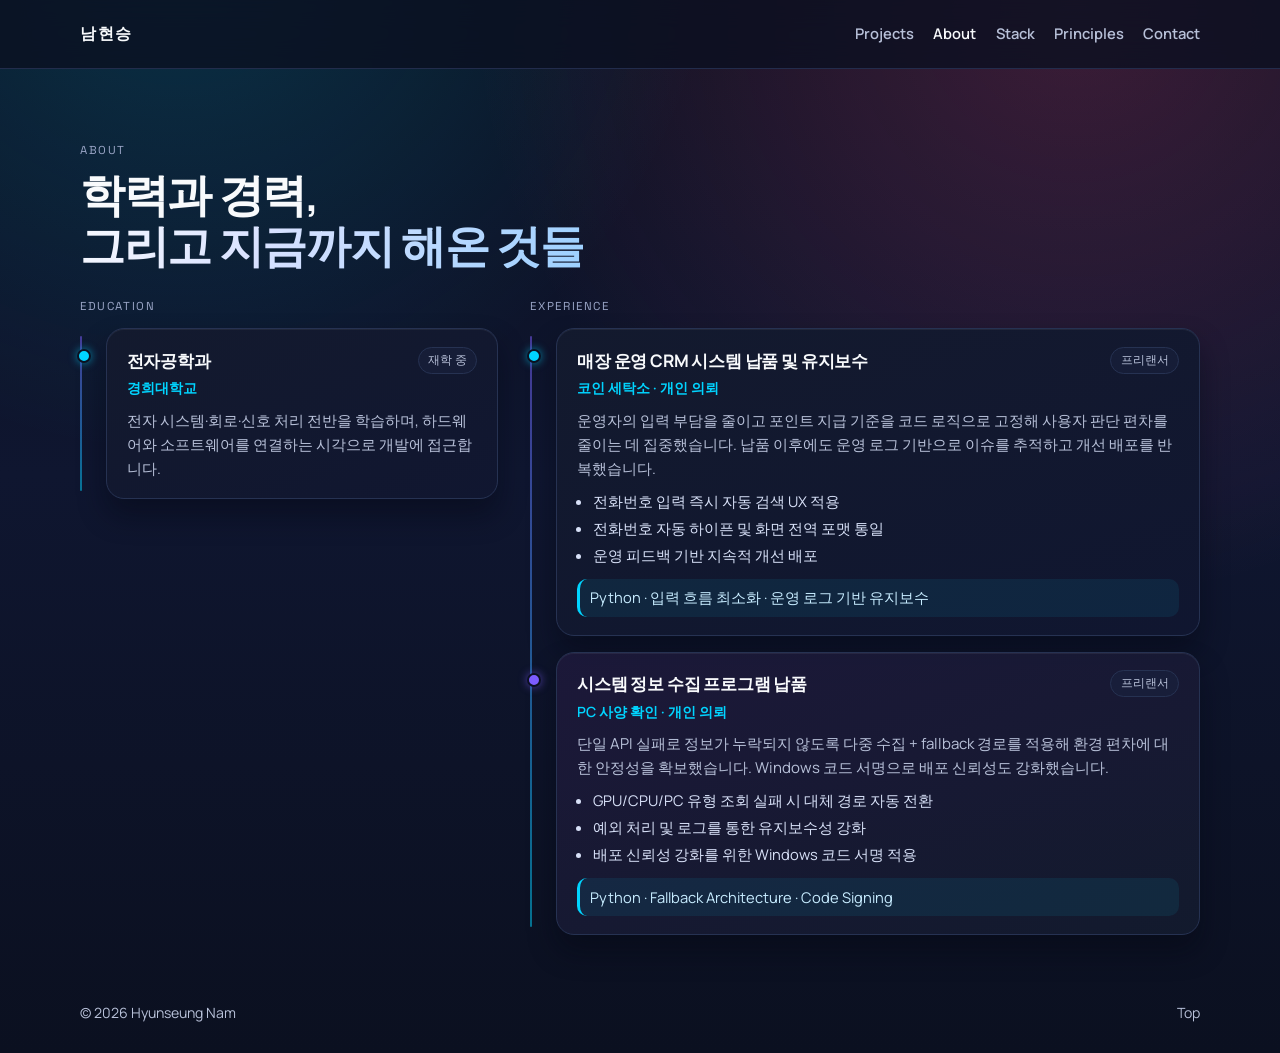
==== about.html @ c906738a "Add About and Stack pages, update navigation - Add about.html: education (경희대 전자공학과) and freelance e" ====
<!doctype html>
<html lang="ko">
  <head>
    <meta charset="UTF-8" />
    <meta name="viewport" content="width=device-width, initial-scale=1.0" />
    <title>About | Hyunseung Nam</title>
    <meta
      name="description"
      content="남현승의 학력과 프리랜서 개발 경력 소개 — 경희대학교 전자공학과, 실사용 납품 프로젝트"
    />
    <link rel="preconnect" href="https://fonts.googleapis.com" />
    <link rel="preconnect" href="https://fonts.gstatic.com" crossorigin />
    <link
      href="https://fonts.googleapis.com/css2?family=Manrope:wght@400;500;700;800&family=Space+Grotesk:wght@500;700&display=swap"
      rel="stylesheet"
    />
    <link rel="stylesheet" href="styles.css" />
    <style>
      /* === About Page === */
      .about-hero {
        padding: 4.5rem 0 0.5rem;
      }

      .timeline {
        position: relative;
        display: flex;
        flex-direction: column;
        gap: 1rem;
        padding-left: 1.6rem;
      }

      .timeline::before {
        content: "";
        position: absolute;
        left: 0;
        top: 0.5rem;
        bottom: 0.5rem;
        width: 2px;
        background: linear-gradient(180deg, var(--accent-secondary) 0%, var(--accent-tertiary) 100%);
        border-radius: 2px;
        opacity: 0.5;
      }

      .timeline-item {
        position: relative;
        border: 1px solid var(--border-soft);
        border-radius: 18px;
        padding: 1.1rem 1.25rem;
        background: linear-gradient(160deg, rgba(19, 26, 46, 0.96) 0%, rgba(16, 22, 48, 0.96) 100%);
        box-shadow: 0 16px 28px rgba(4, 7, 18, 0.44), inset 0 1px 0 rgba(248, 250, 252, 0.06);
        transition: transform 0.18s ease, border-color 0.18s ease;
      }

      .timeline-item::before {
        content: "";
        position: absolute;
        left: -1.86rem;
        top: 1.25rem;
        width: 10px;
        height: 10px;
        border-radius: 50%;
        background: var(--accent-tertiary);
        box-shadow: 0 0 8px rgba(0, 212, 255, 0.6);
        border: 2px solid var(--bg-canvas);
      }

      .timeline-item:hover {
        transform: translateX(4px);
        border-color: #405382;
      }

      .timeline-item.accent {
        background: linear-gradient(160deg, rgba(28, 24, 57, 0.96) 0%, rgba(19, 26, 46, 0.96) 100%);
      }

      .timeline-item.accent::before {
        background: var(--accent-secondary);
        box-shadow: 0 0 8px rgba(124, 92, 255, 0.6);
      }

      .timeline-header {
        display: flex;
        align-items: flex-start;
        justify-content: space-between;
        gap: 1rem;
        flex-wrap: wrap;
      }

      .timeline-title {
        font-size: 1.08rem;
        font-weight: 700;
        letter-spacing: -0.01em;
        margin: 0;
      }

      .timeline-period {
        font-family: "Space Grotesk", sans-serif;
        font-size: 0.76rem;
        color: var(--text-secondary);
        white-space: nowrap;
        padding: 0.18rem 0.58rem;
        border: 1px solid var(--border-soft);
        border-radius: 999px;
        background: rgba(26, 35, 64, 0.52);
      }

      .timeline-org {
        font-size: 0.88rem;
        color: var(--accent-tertiary);
        font-weight: 600;
        margin-top: 0.18rem;
      }

      .timeline-desc {
        margin-top: 0.56rem;
        color: var(--text-secondary);
        font-size: 0.94rem;
      }

      .timeline-points {
        margin-top: 0.56rem;
        padding-left: 1rem;
        color: #d8e1f8;
        font-size: 0.92rem;
      }

      .timeline-points li + li {
        margin-top: 0.22rem;
      }

      .about-grid {
        display: grid;
        grid-template-columns: 1fr 1.6fr;
        gap: 2rem;
        align-items: start;
      }

      .about-section-label {
        font-family: "Space Grotesk", sans-serif;
        font-size: 0.72rem;
        letter-spacing: 0.14em;
        color: #9ba6c7;
        margin-bottom: 0.8rem;
      }

      @media (max-width: 900px) {
        .about-grid {
          grid-template-columns: 1fr;
        }
      }
    </style>
  </head>
  <body>
    <div class="bg-orb orb-a" aria-hidden="true"></div>
    <div class="bg-orb orb-b" aria-hidden="true"></div>
    <div class="bg-tech" aria-hidden="true">
      <div class="tech-layer tech-grid"></div>
      <div class="tech-layer tech-beam"></div>
      <div class="tech-layer tech-dots"></div>
    </div>

    <header class="topbar" id="top">
      <div class="container topbar-inner">
        <a class="brand" href="index.html">남현승</a>
        <nav aria-label="주요 섹션">
          <ul class="nav-list">
            <li><a href="projects.html">Projects</a></li>
            <li><a href="about.html" style="color: var(--text-primary);">About</a></li>
            <li><a href="stack.html">Stack</a></li>
            <li><a href="index.html#principles">Principles</a></li>
            <li><a href="index.html#contact">Contact</a></li>
          </ul>
        </nav>
      </div>
    </header>

    <main>
      <section class="about-hero">
        <div class="container">
          <div class="hero-copy reveal">
            <p class="kicker">ABOUT</p>
            <h1 style="font-size: clamp(1.8rem, 4.5vw, 2.8rem);">
              학력과 경력,<br>
              <span>그리고 지금까지 해온 것들</span>
            </h1>
          </div>
        </div>
      </section>

      <section class="section" style="padding-top: 1.2rem;">
        <div class="container">
          <div class="about-grid">

            <!-- 학력 -->
            <div>
              <p class="about-section-label kicker">EDUCATION</p>
              <div class="timeline">
                <article class="timeline-item reveal">
                  <div class="timeline-header">
                    <h3 class="timeline-title">전자공학과</h3>
                    <span class="timeline-period">재학 중</span>
                  </div>
                  <p class="timeline-org">경희대학교</p>
                  <p class="timeline-desc">
                    전자 시스템·회로·신호 처리 전반을 학습하며, 하드웨어와 소프트웨어를 연결하는 시각으로 개발에 접근합니다.
                  </p>
                </article>
              </div>
            </div>

            <!-- 경력 -->
            <div>
              <p class="about-section-label kicker">EXPERIENCE</p>
              <div class="timeline">

                <article class="timeline-item reveal">
                  <div class="timeline-header">
                    <h3 class="timeline-title">매장 운영 CRM 시스템 납품 및 유지보수</h3>
                    <span class="timeline-period">프리랜서</span>
                  </div>
                  <p class="timeline-org">코인 세탁소 · 개인 의뢰</p>
                  <p class="timeline-desc">
                    운영자의 입력 부담을 줄이고 포인트 지급 기준을 코드 로직으로 고정해 사용자 판단 편차를 줄이는 데 집중했습니다.
                    납품 이후에도 운영 로그 기반으로 이슈를 추적하고 개선 배포를 반복했습니다.
                  </p>
                  <ul class="timeline-points">
                    <li>전화번호 입력 즉시 자동 검색 UX 적용</li>
                    <li>전화번호 자동 하이픈 및 화면 전역 포맷 통일</li>
                    <li>운영 피드백 기반 지속적 개선 배포</li>
                  </ul>
                  <p class="stack-note" style="margin-top: 0.72rem;">Python · 입력 흐름 최소화 · 운영 로그 기반 유지보수</p>
                </article>

                <article class="timeline-item accent reveal">
                  <div class="timeline-header">
                    <h3 class="timeline-title">시스템 정보 수집 프로그램 납품</h3>
                    <span class="timeline-period">프리랜서</span>
                  </div>
                  <p class="timeline-org">PC 사양 확인 · 개인 의뢰</p>
                  <p class="timeline-desc">
                    단일 API 실패로 정보가 누락되지 않도록 다중 수집 + fallback 경로를 적용해
                    환경 편차에 대한 안정성을 확보했습니다. Windows 코드 서명으로 배포 신뢰성도 강화했습니다.
                  </p>
                  <ul class="timeline-points">
                    <li>GPU/CPU/PC 유형 조회 실패 시 대체 경로 자동 전환</li>
                    <li>예외 처리 및 로그를 통한 유지보수성 강화</li>
                    <li>배포 신뢰성 강화를 위한 Windows 코드 서명 적용</li>
                  </ul>
                  <p class="stack-note" style="margin-top: 0.72rem;">Python · Fallback Architecture · Code Signing</p>
                </article>

              </div>
            </div>

          </div>
        </div>
      </section>
    </main>

    <footer class="footer">
      <div class="container footer-inner">
        <p>© 2026 Hyunseung Nam</p>
        <a href="#top">Top</a>
      </div>
    </footer>

    <script>
      (() => {
        // Page transition
        const overlay = document.createElement("div");
        overlay.className = "page-overlay";
        document.body.appendChild(overlay);
        requestAnimationFrame(() => requestAnimationFrame(() => { overlay.style.opacity = "0"; }));

        document.querySelectorAll("a[href]").forEach((link) => {
          const href = link.getAttribute("href");
          if (!href || href.startsWith("#") || href.startsWith("mailto") || href.startsWith("http")) return;
          link.addEventListener("click", (e) => {
            e.preventDefault();
            overlay.style.transition = "opacity 0.3s ease";
            overlay.style.opacity = "1";
            setTimeout(() => { window.location.href = href; }, 300);
          });
        });

        const reduceMotion = window.matchMedia("(prefers-reduced-motion: reduce)").matches;
        if (reduceMotion) return;

        document.documentElement.classList.add("js-motion");
        const root = document.documentElement;
        const revealTargets = document.querySelectorAll(".reveal");
        const observer = new IntersectionObserver(
          (entries) => {
            entries.forEach((entry) => {
              if (!entry.isIntersecting) return;
              entry.target.classList.add("is-visible");
              observer.unobserve(entry.target);
            });
          },
          { threshold: 0.1, rootMargin: "0px 0px -6% 0px" },
        );

        revealTargets.forEach((el, index) => {
          el.style.setProperty("--reveal-delay", `${Math.min(index * 40, 200)}ms`);
          observer.observe(el);
        });

        let tx = 0, ty = 0, cx = 0, cy = 0;
        window.addEventListener("pointermove", (e) => {
          tx = (e.clientX / window.innerWidth - 0.5) * 2;
          ty = (e.clientY / window.innerHeight - 0.5) * 2;
        }, { passive: true });
        window.addEventListener("pointerleave", () => { tx = 0; ty = 0; });

        const drift = () => {
          cx += (tx - cx) * 0.06;
          cy += (ty - cy) * 0.06;
          root.style.setProperty("--mx", cx.toFixed(4));
          root.style.setProperty("--my", cy.toFixed(4));
          requestAnimationFrame(drift);
        };
        drift();
      })();
    </script>
  </body>
</html>
---- styles.css ----
:root {
  --bg-canvas: #0b1020;
  --bg-surface: #131a2e;
  --bg-elevated: #1a2340;
  --text-primary: #f8fafc;
  --text-secondary: #b8c1d9;
  --border-soft: #263252;
  --accent-primary: #ff4d8d;
  --accent-secondary: #7c5cff;
  --accent-tertiary: #00d4ff;
  --cta-start: #ff4d8d;
  --cta-end: #7c5cff;
  --cta-hover-start: #ff3f84;
  --cta-hover-end: #6e4dff;
  --max: 1120px;
  --mx: 0;
  --my: 0;
}

* {
  box-sizing: border-box;
}

html,
body {
  margin: 0;
  padding: 0;
  color: var(--text-primary);
  background:
    radial-gradient(circle at 14% -8%, rgba(0, 212, 255, 0.18) 0%, transparent 34%),
    radial-gradient(circle at 84% 0%, rgba(255, 77, 141, 0.2) 0%, transparent 40%),
    linear-gradient(180deg, #0b1020 0%, #0f1630 45%, #0b1020 100%);
  font-family: "Manrope", "Apple SD Gothic Neo", "Noto Sans KR", sans-serif;
  line-height: 1.6;
  scroll-behavior: smooth;
}

a {
  color: inherit;
}

.container {
  width: min(var(--max), calc(100% - 2.2rem));
  margin: 0 auto;
}

h1,
h2,
h3,
p,
ul {
  margin: 0;
}

.bg-orb {
  position: fixed;
  z-index: -2;
  pointer-events: none;
  border-radius: 50%;
  filter: blur(56px);
  opacity: 0.48;
  will-change: transform;
}

.bg-tech {
  position: fixed;
  inset: -12% -10% -10%;
  z-index: -4;
  pointer-events: none;
  overflow: hidden;
  perspective: 1200px;
}

.tech-layer {
  position: absolute;
  inset: 0;
  transform-origin: center;
  will-change: transform, opacity;
}

.tech-grid {
  background:
    linear-gradient(rgba(0, 212, 255, 0.06) 1px, transparent 1px),
    linear-gradient(90deg, rgba(124, 92, 255, 0.06) 1px, transparent 1px);
  background-size: 72px 72px, 72px 72px;
  mask-image: linear-gradient(180deg, transparent 0%, rgba(0, 0, 0, 0.4) 20%, rgba(0, 0, 0, 0.85) 58%, transparent 100%);
  transform: rotateX(62deg) translate3d(calc(var(--mx) * -10px), calc(var(--my) * -8px), 0) scale(1.45);
  opacity: 0.62;
  animation: gridSlide 36s linear infinite;
}

.tech-beam {
  background:
    radial-gradient(circle at 18% 26%, rgba(0, 212, 255, 0.14) 0%, transparent 44%),
    radial-gradient(circle at 78% 34%, rgba(124, 92, 255, 0.2) 0%, transparent 40%),
    radial-gradient(circle at 60% 78%, rgba(255, 77, 141, 0.12) 0%, transparent 38%);
  transform: translate3d(calc(var(--mx) * 14px), calc(var(--my) * 10px), 0);
  opacity: 0.75;
  animation: beamPulse 18s ease-in-out infinite alternate;
}

.tech-dots {
  background-image: radial-gradient(circle, rgba(184, 193, 217, 0.18) 1.2px, transparent 1.2px);
  background-size: 22px 22px;
  mask-image: radial-gradient(circle at 50% 50%, rgba(0, 0, 0, 0.5) 8%, rgba(0, 0, 0, 0.95) 58%, transparent 92%);
  transform: translate3d(calc(var(--mx) * -6px), calc(var(--my) * -5px), 0);
  opacity: 0.22;
  animation: dotsDrift 42s linear infinite;
}

.orb-a {
  width: 480px;
  height: 480px;
  top: -190px;
  right: -120px;
  background: radial-gradient(circle, rgba(124, 92, 255, 0.72) 0%, rgba(124, 92, 255, 0) 70%);
  animation: orbDriftA 20s ease-in-out infinite alternate;
}

.orb-b {
  width: 420px;
  height: 420px;
  bottom: -180px;
  left: -90px;
  background: radial-gradient(circle, rgba(255, 77, 141, 0.66) 0%, rgba(255, 77, 141, 0) 68%);
  animation: orbDriftB 24s ease-in-out infinite alternate;
}

.topbar {
  position: sticky;
  top: 0;
  z-index: 20;
  backdrop-filter: blur(14px);
  background: rgba(11, 16, 32, 0.78);
  border-bottom: 1px solid rgba(38, 50, 82, 0.88);
}

.topbar-inner {
  min-height: 68px;
  display: flex;
  align-items: center;
  justify-content: space-between;
}

.brand {
  font-family: "Space Grotesk", sans-serif;
  letter-spacing: 0.1em;
  font-weight: 700;
  font-size: 1rem;
  text-decoration: none;
}

.nav-list {
  list-style: none;
  display: flex;
  gap: 1.2rem;
  padding: 0;
}

.nav-list a {
  text-decoration: none;
  color: var(--text-secondary);
  font-weight: 600;
  font-size: 0.92rem;
  transition: color 0.16s ease;
}

.nav-list a:hover {
  color: var(--text-primary);
}

.hero {
  position: relative;
  padding: 4.9rem 0 3.2rem;
}

.hero::before {
  content: "";
  position: absolute;
  inset: 0;
  background: linear-gradient(180deg, rgba(26, 35, 64, 0.42) 0%, rgba(11, 16, 32, 0) 58%);
  pointer-events: none;
}

.hero-layout {
  position: relative;
  display: grid;
  grid-template-columns: 1.2fr 0.8fr;
  gap: 1.25rem;
  align-items: stretch;
}

.kicker {
  font-family: "Space Grotesk", sans-serif;
  font-size: 0.72rem;
  letter-spacing: 0.14em;
  color: #9ba6c7;
  margin-bottom: 0.62rem;
}

h1 {
  font-size: clamp(2rem, 5vw, 3.35rem);
  line-height: 1.12;
  letter-spacing: -0.03em;
  max-width: 12.5em;
}

h1 span {
  background: linear-gradient(120deg, #f8faff 0%, #d8e1ff 37%, #9cd0ff 100%);
  -webkit-background-clip: text;
  background-clip: text;
  color: transparent;
}

.hero-desc {
  margin-top: 0.98rem;
  max-width: 42ch;
  color: var(--text-secondary);
  font-size: 1.02rem;
}

.hero-actions {
  margin-top: 1.3rem;
  display: flex;
  gap: 0.72rem;
  flex-wrap: wrap;
}

.btn {
  display: inline-flex;
  align-items: center;
  justify-content: center;
  min-height: 44px;
  padding: 0.62rem 1.12rem;
  text-decoration: none;
  border-radius: 12px;
  border: 1px solid transparent;
  font-weight: 700;
  font-size: 0.9rem;
  line-height: 1;
  transition: transform 0.18s ease, box-shadow 0.2s ease, background 0.2s ease, border-color 0.2s ease, color 0.2s ease;
}

.btn-solid {
  background: linear-gradient(120deg, var(--cta-start) 0%, var(--cta-end) 100%);
  color: #ffffff;
  box-shadow: 0 12px 30px rgba(124, 92, 255, 0.34);
}

.btn-solid:hover {
  background: linear-gradient(120deg, var(--cta-hover-start) 0%, var(--cta-hover-end) 100%);
}

.btn-solid:active {
  background: #5b3fe6;
}

.btn-ghost {
  color: #d4dbef;
  background: rgba(26, 35, 64, 0.58);
  border-color: #3a4670;
}

.btn-ghost:hover {
  background: #1e2745;
}

.btn:focus-visible {
  outline: 2px solid var(--accent-tertiary);
  outline-offset: 2px;
}

.btn:hover {
  transform: translateY(-2px);
}

.btn:active {
  transform: translateY(0);
}

.hero-metrics {
  display: grid;
  gap: 0.76rem;
}

.metric-card {
  border: 1px solid var(--border-soft);
  border-radius: 18px;
  background: linear-gradient(160deg, rgba(26, 35, 64, 0.86) 0%, rgba(19, 26, 46, 0.94) 100%);
  backdrop-filter: blur(12px);
  padding: 1rem;
  box-shadow: 0 22px 38px rgba(5, 8, 20, 0.48), inset 0 1px 0 rgba(184, 193, 217, 0.1);
  animation: rise 0.75s ease both;
}

.metric-card p {
  color: var(--text-secondary);
  font-size: 0.84rem;
}

.metric-card strong {
  display: block;
  margin-top: 0.08rem;
  font-size: 1.22rem;
  color: #ffffff;
}

.metric-card span {
  display: block;
  margin-top: 0.1rem;
  font-size: 0.86rem;
  color: #c2cbe3;
}

.delay-1 {
  animation-delay: 0.05s;
}

.delay-2 {
  animation-delay: 0.12s;
}

.delay-3 {
  animation-delay: 0.19s;
}

.section {
  position: relative;
  padding: 3rem 0;
}

.section-head {
  margin-bottom: 1rem;
}

h2 {
  font-size: clamp(1.4rem, 3.5vw, 2rem);
  letter-spacing: -0.02em;
}

.project-panel {
  position: relative;
  border: 1px solid var(--border-soft);
  border-radius: 24px;
  padding: 1.1rem;
  background: linear-gradient(160deg, rgba(19, 26, 46, 0.96) 0%, rgba(16, 22, 48, 0.96) 100%);
  display: grid;
  grid-template-columns: 1fr 1fr;
  gap: 1rem;
  box-shadow: 0 26px 44px rgba(4, 7, 18, 0.5), inset 0 1px 0 rgba(248, 250, 252, 0.06);
  transition: transform 0.2s ease, box-shadow 0.2s ease, border-color 0.2s ease;
}

.project-panel::before {
  content: "";
  position: absolute;
  inset: 0;
  border-radius: 24px;
  padding: 1px;
  background: linear-gradient(140deg, rgba(124, 92, 255, 0.34), rgba(0, 212, 255, 0.14), rgba(255, 77, 141, 0.32));
  -webkit-mask: linear-gradient(#fff 0 0) content-box, linear-gradient(#fff 0 0);
  -webkit-mask-composite: xor;
  mask-composite: exclude;
  pointer-events: none;
  opacity: 0.62;
}

.project-panel + .project-panel {
  margin-top: 0.9rem;
}

.project-panel:hover {
  transform: translateY(-4px);
  box-shadow: 0 30px 48px rgba(4, 7, 18, 0.62);
  border-color: #405382;
}

.project-panel.accent {
  background: linear-gradient(160deg, rgba(28, 24, 57, 0.96) 0%, rgba(19, 26, 46, 0.96) 100%);
}

.project-tag {
  display: inline-block;
  border-radius: 999px;
  background: #1f2b4d;
  color: #c8d4ff;
  border: 1px solid #3f5baa;
  font-family: "Space Grotesk", sans-serif;
  font-size: 0.72rem;
  letter-spacing: 0.08em;
  padding: 0.22rem 0.56rem;
}

h3 {
  margin-top: 0.55rem;
  font-size: 1.25rem;
  letter-spacing: -0.01em;
}

.project-info > p {
  margin-top: 0.56rem;
  color: var(--text-secondary);
}

.project-points {
  margin-top: 0.64rem;
  padding-left: 1rem;
  color: #d8e1f8;
}

.project-points li + li {
  margin-top: 0.24rem;
}

.stack-note {
  margin-top: 0.68rem;
  padding: 0.45rem 0.62rem;
  border-left: 3px solid var(--accent-tertiary);
  background: rgba(0, 212, 255, 0.08);
  color: #c7ecff;
  border-radius: 10px;
  font-size: 0.92rem;
}

.project-media {
  margin: 0;
  display: grid;
  gap: 0.62rem;
}

.media-grid {
  display: grid;
  grid-template-columns: 1fr 1fr;
  gap: 0.56rem;
}

.media-box {
  margin: 0;
}

.media-box img {
  width: 100%;
  border: 1px solid var(--border-soft);
  border-radius: 14px;
  background: #0f1630;
  box-shadow: 0 14px 30px rgba(3, 6, 18, 0.55);
  aspect-ratio: 16 / 10;
  object-fit: contain;
  transition: transform 0.2s ease, box-shadow 0.2s ease;
}

.project-panel:hover .media-box img {
  transform: translateY(-2px);
  box-shadow: 0 18px 32px rgba(3, 6, 18, 0.64);
}

.media-box img.contain {
  aspect-ratio: auto;
  max-height: 240px;
}

.media-box figcaption {
  margin-top: 0.34rem;
  color: var(--text-secondary);
  font-size: 0.84rem;
}

.media-log img {
  width: 100%;
  border: 1px solid var(--border-soft);
  border-radius: 12px;
  background: #0f1630;
  max-height: 190px;
  object-fit: contain;
}

.media-log p,
.media-disclaimer {
  margin-top: 0.3rem;
  color: var(--text-secondary);
  font-size: 0.84rem;
}

.dark {
  background:
    linear-gradient(145deg, rgba(15, 24, 52, 0.92) 0%, rgba(20, 34, 72, 0.92) 52%, rgba(11, 16, 32, 0.95) 100%),
    radial-gradient(circle at 78% 0%, rgba(124, 92, 255, 0.28) 0%, transparent 38%);
  border-top: 1px solid rgba(38, 50, 82, 0.72);
  border-bottom: 1px solid rgba(38, 50, 82, 0.72);
  color: var(--text-primary);
}

.dark .kicker {
  color: #b8c4ea;
}

.principles-grid {
  display: grid;
  grid-template-columns: repeat(3, 1fr);
  gap: 0.75rem;
}

.principles-grid article {
  border: 1px solid rgba(63, 91, 170, 0.44);
  border-radius: 16px;
  padding: 1.02rem;
  background: linear-gradient(160deg, rgba(26, 35, 64, 0.52), rgba(19, 26, 46, 0.72));
  box-shadow: inset 0 1px 0 rgba(248, 250, 252, 0.08), 0 16px 28px rgba(3, 5, 14, 0.42);
  transition: transform 0.18s ease, border-color 0.18s ease, background 0.18s ease;
}

.principles-grid article:hover {
  transform: translateY(-3px);
  border-color: rgba(124, 92, 255, 0.7);
  background: linear-gradient(160deg, rgba(31, 43, 77, 0.62), rgba(20, 34, 72, 0.76));
}

.principles-grid h3,
.stack-grid h3 {
  margin: 0;
  font-size: 1.02rem;
}

.principles-grid p {
  margin-top: 0.3rem;
  color: #d8dff5;
  font-size: 0.92rem;
}

.stack-grid {
  display: grid;
  grid-template-columns: repeat(4, 1fr);
  gap: 0.7rem;
}

.stack-grid article {
  border: 1px solid var(--border-soft);
  border-radius: 16px;
  background: linear-gradient(160deg, rgba(19, 26, 46, 0.88), rgba(26, 35, 64, 0.58));
  padding: 0.9rem;
  box-shadow: 0 14px 24px rgba(4, 7, 18, 0.36);
  transition: transform 0.18s ease, border-color 0.18s ease;
}

.stack-grid article:hover {
  transform: translateY(-3px);
  border-color: #3f5baa;
}

.stack-grid p {
  margin-top: 0.32rem;
  color: var(--text-secondary);
  font-size: 0.92rem;
}

.contact {
  padding-top: 1.2rem;
}

.contact-inner {
  border: 1px solid var(--border-soft);
  border-radius: 24px;
  background: linear-gradient(132deg, rgba(26, 35, 64, 0.92), rgba(19, 26, 46, 0.96));
  padding: 1.2rem;
  display: flex;
  justify-content: space-between;
  gap: 1rem;
  align-items: center;
  box-shadow: 0 22px 34px rgba(4, 7, 18, 0.48);
}

.contact-inner p {
  margin-top: 0.54rem;
  color: var(--text-secondary);
  max-width: 62ch;
}

.contact-links {
  display: flex;
  flex-direction: column;
  gap: 0.45rem;
}

.contact-links a {
  display: inline-flex;
  align-items: center;
  justify-content: center;
  min-height: 44px;
  text-decoration: none;
  font-weight: 700;
  border-radius: 12px;
  padding: 0.52rem 0.84rem;
  border: 1px solid #3a4670;
  color: #d4dbef;
  background: rgba(30, 39, 69, 0.85);
  transition: transform 0.18s ease, border-color 0.18s ease, box-shadow 0.18s ease, background 0.18s ease;
}

.contact-links a:hover {
  transform: translateY(-2px);
  border-color: #5167ac;
  background: #1e2745;
  box-shadow: 0 12px 20px rgba(5, 8, 20, 0.4);
}

html.js-motion .reveal {
  opacity: 0;
  transform: translateY(18px) scale(0.995);
  transition:
    opacity 0.6s cubic-bezier(0.2, 0.72, 0.22, 1),
    transform 0.6s cubic-bezier(0.2, 0.72, 0.22, 1);
  transition-delay: var(--reveal-delay, 0ms);
}

html.js-motion .reveal.is-visible {
  opacity: 1;
  transform: translateY(0) scale(1);
}

.footer {
  padding: 1.2rem 0 1.8rem;
}

.footer-inner {
  display: flex;
  justify-content: space-between;
  gap: 1rem;
  color: var(--text-secondary);
  font-size: 0.88rem;
}

.footer-inner a {
  text-decoration: none;
}

@keyframes rise {
  from {
    opacity: 0;
    transform: translateY(10px);
  }

  to {
    opacity: 1;
    transform: translateY(0);
  }
}

@keyframes orbDriftA {
  from {
    transform: translate3d(0, 0, 0) scale(1);
  }

  to {
    transform: translate3d(-16px, 14px, 0) scale(1.08);
  }
}

@keyframes orbDriftB {
  from {
    transform: translate3d(0, 0, 0) scale(1);
  }

  to {
    transform: translate3d(16px, -12px, 0) scale(1.08);
  }
}

@keyframes gridSlide {
  from {
    background-position: 0 0, 0 0;
  }

  to {
    background-position: 0 72px, 72px 0;
  }
}

@keyframes beamPulse {
  from {
    opacity: 0.56;
    filter: saturate(95%);
  }

  to {
    opacity: 0.82;
    filter: saturate(118%);
  }
}

@keyframes dotsDrift {
  from {
    transform: translate3d(calc(var(--mx) * -6px), calc(var(--my) * -5px), 0);
  }

  to {
    transform: translate3d(calc(var(--mx) * -6px + 14px), calc(var(--my) * -5px + 10px), 0);
  }
}

@media (max-width: 1024px) {
  .hero-layout,
  .project-panel {
    grid-template-columns: 1fr;
  }

  .stack-grid {
    grid-template-columns: repeat(2, 1fr);
  }

  .principles-grid {
    grid-template-columns: 1fr;
  }
}

@media (max-width: 760px) {
  .topbar-inner {
    flex-direction: column;
    justify-content: center;
    align-items: flex-start;
    padding: 0.65rem 0;
  }

  .nav-list {
    flex-wrap: wrap;
    gap: 0.7rem;
  }

  .hero {
    padding-top: 3.3rem;
  }

  .bg-tech {
    inset: -20% -24% -16%;
  }

  .tech-grid {
    background-size: 52px 52px, 52px 52px;
    transform: rotateX(66deg) scale(1.58);
    opacity: 0.46;
  }

  .media-grid,
  .stack-grid {
    grid-template-columns: 1fr;
  }

  .contact-inner,
  .footer-inner {
    flex-direction: column;
    align-items: flex-start;
  }
}

/* === Badge === */
.project-tag-row {
  display: flex;
  align-items: center;
  gap: 0.5rem;
  flex-wrap: wrap;
}

.badge {
  display: inline-flex;
  align-items: center;
  border-radius: 999px;
  font-family: "Space Grotesk", sans-serif;
  font-size: 0.66rem;
  font-weight: 700;
  letter-spacing: 0.1em;
  padding: 0.2rem 0.58rem;
}

.badge-shipped {
  background: rgba(34, 197, 94, 0.12);
  color: #4ade80;
  border: 1px solid rgba(34, 197, 94, 0.32);
}

.badge-prototype {
  background: rgba(245, 158, 11, 0.12);
  color: #fbbf24;
  border: 1px solid rgba(245, 158, 11, 0.32);
}

.badge-personal {
  background: rgba(124, 92, 255, 0.14);
  color: #a78bfa;
  border: 1px solid rgba(124, 92, 255, 0.36);
}

.badge-wip {
  background: rgba(0, 212, 255, 0.1);
  color: #38bdf8;
  border: 1px solid rgba(0, 212, 255, 0.28);
  animation: wipPulse 2.4s ease-in-out infinite;
}

@keyframes wipPulse {
  0%, 100% { opacity: 1; }
  50% { opacity: 0.52; }
}

/* === Filter Tabs === */
.filter-tabs {
  display: flex;
  gap: 0.5rem;
  flex-wrap: wrap;
  margin-bottom: 1.8rem;
}

.filter-btn {
  border: 1px solid var(--border-soft);
  background: rgba(19, 26, 46, 0.72);
  color: var(--text-secondary);
  border-radius: 999px;
  font-family: "Space Grotesk", sans-serif;
  font-size: 0.8rem;
  font-weight: 600;
  padding: 0.38rem 1rem;
  cursor: pointer;
  transition: all 0.18s ease;
}

.filter-btn:hover {
  border-color: #3f5baa;
  color: var(--text-primary);
}

.filter-btn.active {
  background: linear-gradient(120deg, var(--cta-start), var(--cta-end));
  border-color: transparent;
  color: #fff;
}

/* === Project Placeholder (In Progress) === */
.project-placeholder {
  border: 1px dashed rgba(0, 212, 255, 0.28);
  border-radius: 18px;
  background: rgba(0, 212, 255, 0.03);
  display: flex;
  align-items: center;
  justify-content: center;
  min-height: 220px;
  position: relative;
  overflow: hidden;
}

.project-placeholder::before {
  content: "";
  position: absolute;
  inset: 0;
  background: linear-gradient(135deg, transparent 30%, rgba(0, 212, 255, 0.05) 50%, transparent 70%);
  background-size: 250% 250%;
  animation: shimmer 3.2s ease-in-out infinite;
}

@keyframes shimmer {
  0% { background-position: 200% 200%; }
  100% { background-position: -200% -200%; }
}

.placeholder-inner {
  text-align: center;
  padding: 1.8rem;
  position: relative;
  z-index: 1;
}

.placeholder-label {
  color: var(--accent-tertiary);
  font-size: 0.88rem;
  font-weight: 700;
  margin-top: 0.4rem;
  letter-spacing: 0.06em;
}

.tech-chips {
  display: flex;
  flex-wrap: wrap;
  gap: 0.4rem;
  justify-content: center;
  margin-top: 1rem;
}

.tech-chip {
  background: rgba(124, 92, 255, 0.12);
  border: 1px solid rgba(124, 92, 255, 0.3);
  color: #c4b5fd;
  border-radius: 999px;
  font-size: 0.74rem;
  font-weight: 600;
  padding: 0.22rem 0.62rem;
}

/* === Work Teaser (index page) === */
.teaser-inner {
  border: 1px solid var(--border-soft);
  border-radius: 24px;
  background: linear-gradient(132deg, rgba(26, 35, 64, 0.88), rgba(19, 26, 46, 0.96));
  padding: 1.6rem 2rem;
  display: flex;
  justify-content: space-between;
  align-items: center;
  gap: 1.5rem;
  box-shadow: 0 22px 34px rgba(4, 7, 18, 0.48);
  box-shadow: 0 26px 44px rgba(4, 7, 18, 0.5), inset 0 1px 0 rgba(248, 250, 252, 0.06);
}

.teaser-inner p {
  margin-top: 0.5rem;
  color: var(--text-secondary);
  max-width: 56ch;
}

.teaser-stat-row {
  display: flex;
  gap: 1.4rem;
  margin-top: 1rem;
}

.teaser-stat strong {
  display: block;
  font-size: 1.6rem;
  font-weight: 800;
  background: linear-gradient(120deg, #f8faff 0%, #9cd0ff 100%);
  -webkit-background-clip: text;
  background-clip: text;
  color: transparent;
  line-height: 1.1;
}

.teaser-stat span {
  font-size: 0.8rem;
  color: var(--text-secondary);
  font-weight: 500;
}

/* === Typewriter === */
.hero-techline {
  margin-top: 0.7rem;
  font-family: "Space Grotesk", sans-serif;
  font-size: 0.84rem;
  color: var(--accent-tertiary);
  letter-spacing: 0.05em;
  min-height: 1.5em;
}

.typewriter-cursor {
  display: inline-block;
  width: 2px;
  height: 0.9em;
  background: var(--accent-tertiary);
  margin-left: 2px;
  animation: blink 0.85s step-end infinite;
  vertical-align: middle;
}

@keyframes blink {
  0%, 100% { opacity: 1; }
  50% { opacity: 0; }
}

/* === Projects page hidden === */
.project-panel[hidden] {
  display: none;
}

/* === Projects page head === */
.projects-hero {
  padding: 4.5rem 0 0.5rem;
}

/* === Page Transition Overlay === */
.page-overlay {
  position: fixed;
  inset: 0;
  background: #0b1020;
  z-index: 9999;
  pointer-events: none;
  opacity: 1;
  transition: opacity 0.4s ease;
}

@media (prefers-reduced-motion: reduce) {
  html {
    scroll-behavior: auto;
  }

  *,
  *::before,
  *::after {
    animation-duration: 0.01ms !important;
    animation-iteration-count: 1 !important;
    transition-duration: 0.01ms !important;
  }

  .bg-tech {
    opacity: 0.42;
  }
}
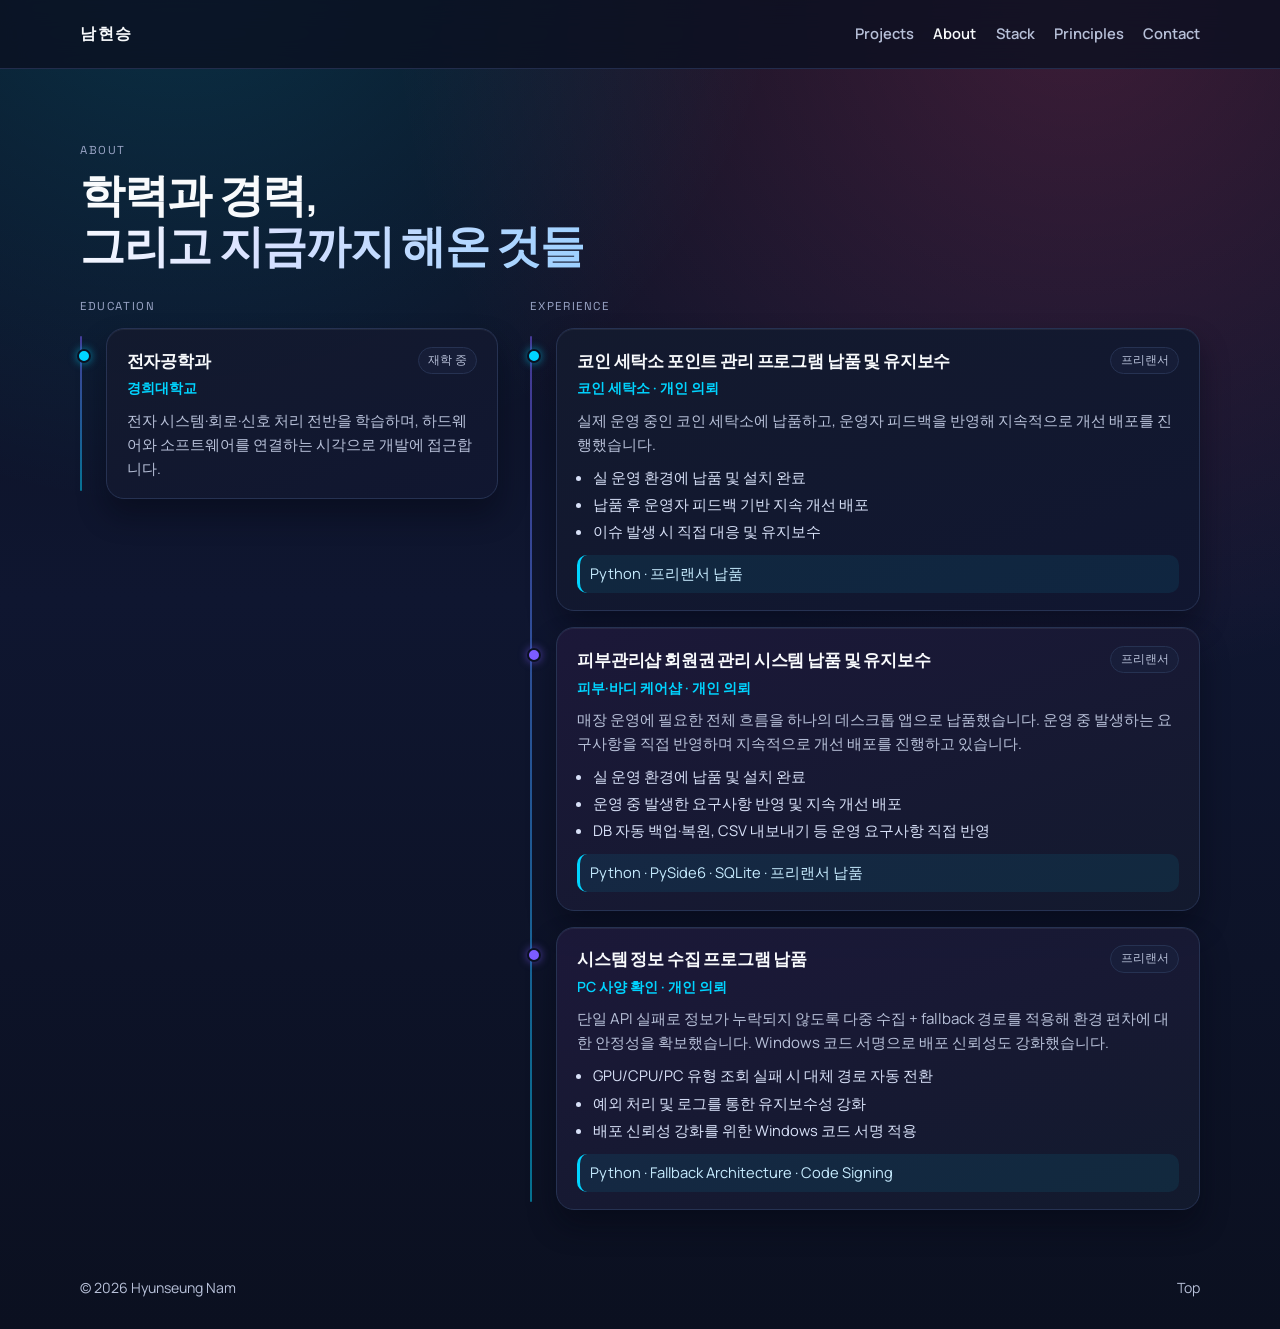
==== commit 3013693b: "Update project descriptions and add Membership Manager project - Rewrite PROJECT 01 (coin laundry) t" ====
--- a/about.html
+++ b/about.html
@@ -3,7 +3,7 @@
   <head>
     <meta charset="UTF-8" />
     <meta name="viewport" content="width=device-width, initial-scale=1.0" />
-    <title>About | Hyunseung Nam</title>
+    <title>Hyeonseung-Nam Portfolio</title>
     <meta
       name="description"
       content="남현승의 학력과 프리랜서 개발 경력 소개 — 경희대학교 전자공학과, 실사용 납품 프로젝트"
@@ -215,20 +215,37 @@
 
                 <article class="timeline-item reveal">
                   <div class="timeline-header">
-                    <h3 class="timeline-title">매장 운영 CRM 시스템 납품 및 유지보수</h3>
+                    <h3 class="timeline-title">코인 세탁소 포인트 관리 프로그램 납품 및 유지보수</h3>
                     <span class="timeline-period">프리랜서</span>
                   </div>
                   <p class="timeline-org">코인 세탁소 · 개인 의뢰</p>
                   <p class="timeline-desc">
-                    운영자의 입력 부담을 줄이고 포인트 지급 기준을 코드 로직으로 고정해 사용자 판단 편차를 줄이는 데 집중했습니다.
-                    납품 이후에도 운영 로그 기반으로 이슈를 추적하고 개선 배포를 반복했습니다.
+                    실제 운영 중인 코인 세탁소에 납품하고, 운영자 피드백을 반영해 지속적으로 개선 배포를 진행했습니다.
                   </p>
                   <ul class="timeline-points">
-                    <li>전화번호 입력 즉시 자동 검색 UX 적용</li>
-                    <li>전화번호 자동 하이픈 및 화면 전역 포맷 통일</li>
-                    <li>운영 피드백 기반 지속적 개선 배포</li>
+                    <li>실 운영 환경에 납품 및 설치 완료</li>
+                    <li>납품 후 운영자 피드백 기반 지속 개선 배포</li>
+                    <li>이슈 발생 시 직접 대응 및 유지보수</li>
                   </ul>
-                  <p class="stack-note" style="margin-top: 0.72rem;">Python · 입력 흐름 최소화 · 운영 로그 기반 유지보수</p>
+                  <p class="stack-note" style="margin-top: 0.72rem;">Python · 프리랜서 납품</p>
+                </article>
+
+                <article class="timeline-item accent reveal">
+                  <div class="timeline-header">
+                    <h3 class="timeline-title">피부관리샵 회원권 관리 시스템 납품 및 유지보수</h3>
+                    <span class="timeline-period">프리랜서</span>
+                  </div>
+                  <p class="timeline-org">피부·바디 케어샵 · 개인 의뢰</p>
+                  <p class="timeline-desc">
+                    매장 운영에 필요한 전체 흐름을 하나의 데스크톱 앱으로 납품했습니다.
+                    운영 중 발생하는 요구사항을 직접 반영하며 지속적으로 개선 배포를 진행하고 있습니다.
+                  </p>
+                  <ul class="timeline-points">
+                    <li>실 운영 환경에 납품 및 설치 완료</li>
+                    <li>운영 중 발생한 요구사항 반영 및 지속 개선 배포</li>
+                    <li>DB 자동 백업·복원, CSV 내보내기 등 운영 요구사항 직접 반영</li>
+                  </ul>
+                  <p class="stack-note" style="margin-top: 0.72rem;">Python · PySide6 · SQLite · 프리랜서 납품</p>
                 </article>
 
                 <article class="timeline-item accent reveal">
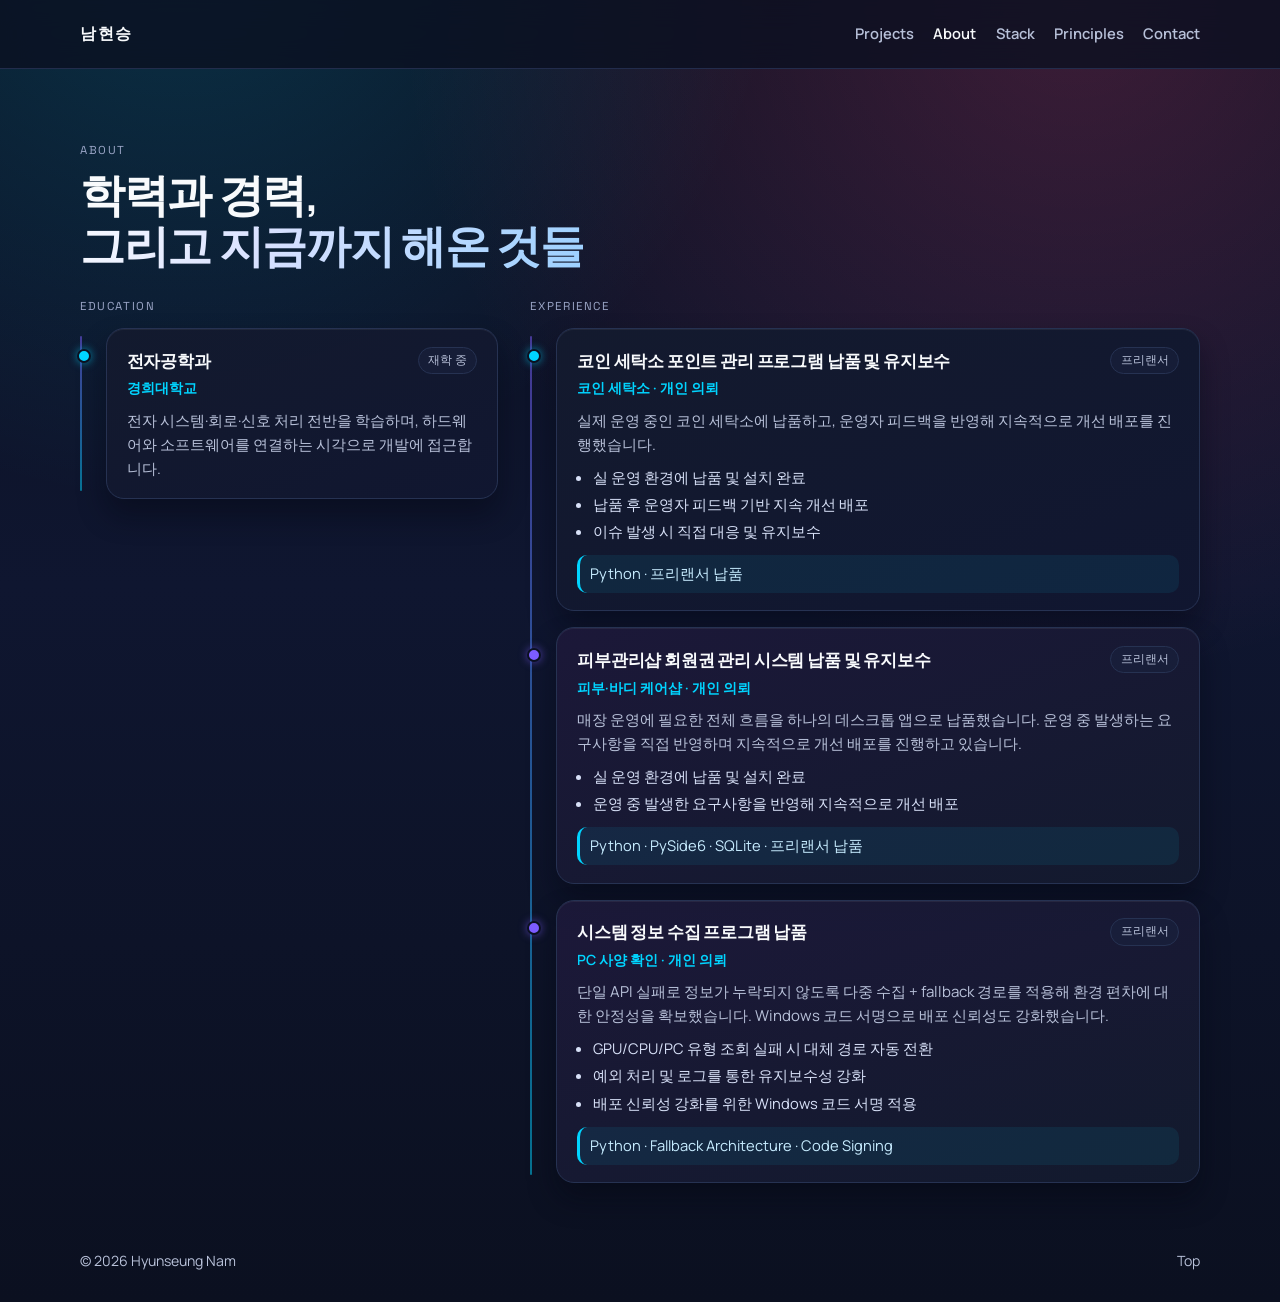
==== commit 7077e3c7: "Simplify membership manager bullet points Co-Authored-By: Claude Sonnet 4.6 <noreply@anthropic.com>" ====
--- a/about.html
+++ b/about.html
@@ -242,8 +242,7 @@
                   </p>
                   <ul class="timeline-points">
                     <li>실 운영 환경에 납품 및 설치 완료</li>
-                    <li>운영 중 발생한 요구사항 반영 및 지속 개선 배포</li>
-                    <li>DB 자동 백업·복원, CSV 내보내기 등 운영 요구사항 직접 반영</li>
+                    <li>운영 중 발생한 요구사항을 반영해 지속적으로 개선 배포</li>
                   </ul>
                   <p class="stack-note" style="margin-top: 0.72rem;">Python · PySide6 · SQLite · 프리랜서 납품</p>
                 </article>
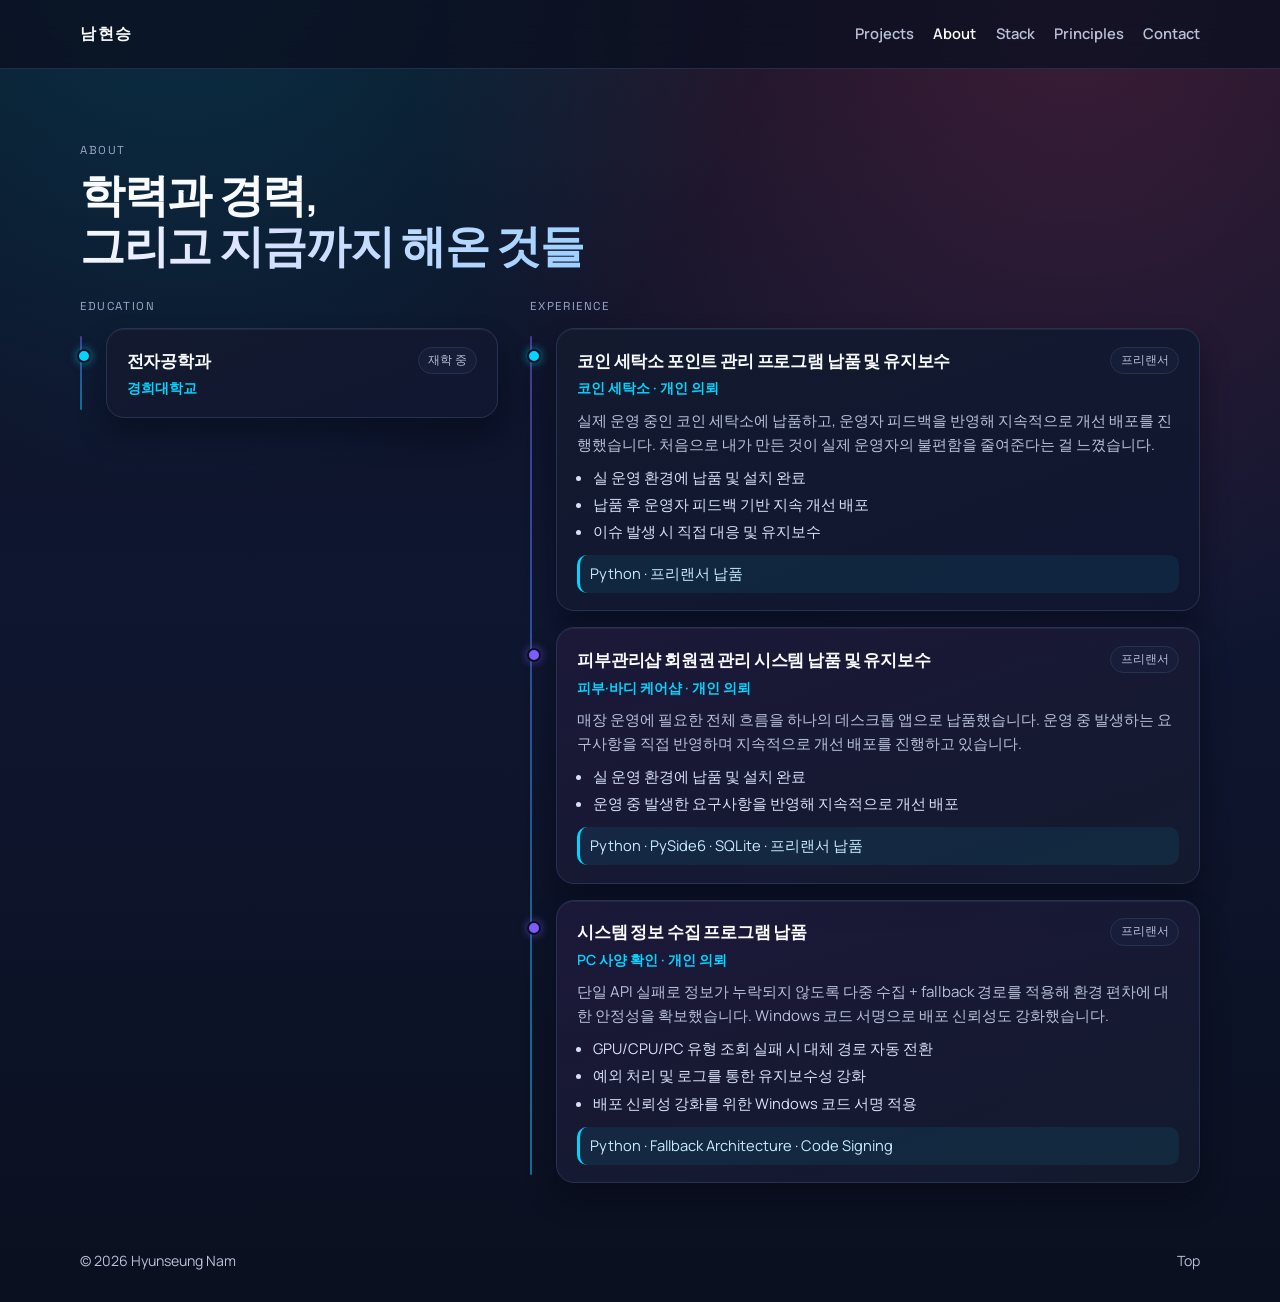
==== commit 3edf83f1: "Update about page: remove generic education desc, add personal note to first project Co-Authored-By:" ====
--- a/about.html
+++ b/about.html
@@ -201,9 +201,6 @@
                     <span class="timeline-period">재학 중</span>
                   </div>
                   <p class="timeline-org">경희대학교</p>
-                  <p class="timeline-desc">
-                    전자 시스템·회로·신호 처리 전반을 학습하며, 하드웨어와 소프트웨어를 연결하는 시각으로 개발에 접근합니다.
-                  </p>
                 </article>
               </div>
             </div>
@@ -221,6 +218,7 @@
                   <p class="timeline-org">코인 세탁소 · 개인 의뢰</p>
                   <p class="timeline-desc">
                     실제 운영 중인 코인 세탁소에 납품하고, 운영자 피드백을 반영해 지속적으로 개선 배포를 진행했습니다.
+                    처음으로 내가 만든 것이 실제 운영자의 불편함을 줄여준다는 걸 느꼈습니다.
                   </p>
                   <ul class="timeline-points">
                     <li>실 운영 환경에 납품 및 설치 완료</li>
--- a/styles.css
+++ b/styles.css
@@ -238,17 +238,18 @@
   font-weight: 700;
   font-size: 0.9rem;
   line-height: 1;
+  overflow: hidden;
   transition: transform 0.18s ease, box-shadow 0.2s ease, background 0.2s ease, border-color 0.2s ease, color 0.2s ease;
 }
 
 .btn-solid {
-  background: linear-gradient(120deg, var(--cta-start) 0%, var(--cta-end) 100%);
+  background: #7c5cff;
   color: #ffffff;
   box-shadow: 0 12px 30px rgba(124, 92, 255, 0.34);
 }
 
 .btn-solid:hover {
-  background: linear-gradient(120deg, var(--cta-hover-start) 0%, var(--cta-hover-end) 100%);
+  background: #6e4dff;
 }
 
 .btn-solid:active {
@@ -827,7 +828,7 @@
 }
 
 .filter-btn.active {
-  background: linear-gradient(120deg, var(--cta-start), var(--cta-end));
+  background: #7c5cff;
   border-color: transparent;
   color: #fff;
 }
@@ -904,6 +905,10 @@
   gap: 1.5rem;
   box-shadow: 0 22px 34px rgba(4, 7, 18, 0.48);
   box-shadow: 0 26px 44px rgba(4, 7, 18, 0.5), inset 0 1px 0 rgba(248, 250, 252, 0.06);
+}
+
+.teaser-inner .btn {
+  flex-shrink: 0;
 }
 
 .teaser-inner p {
